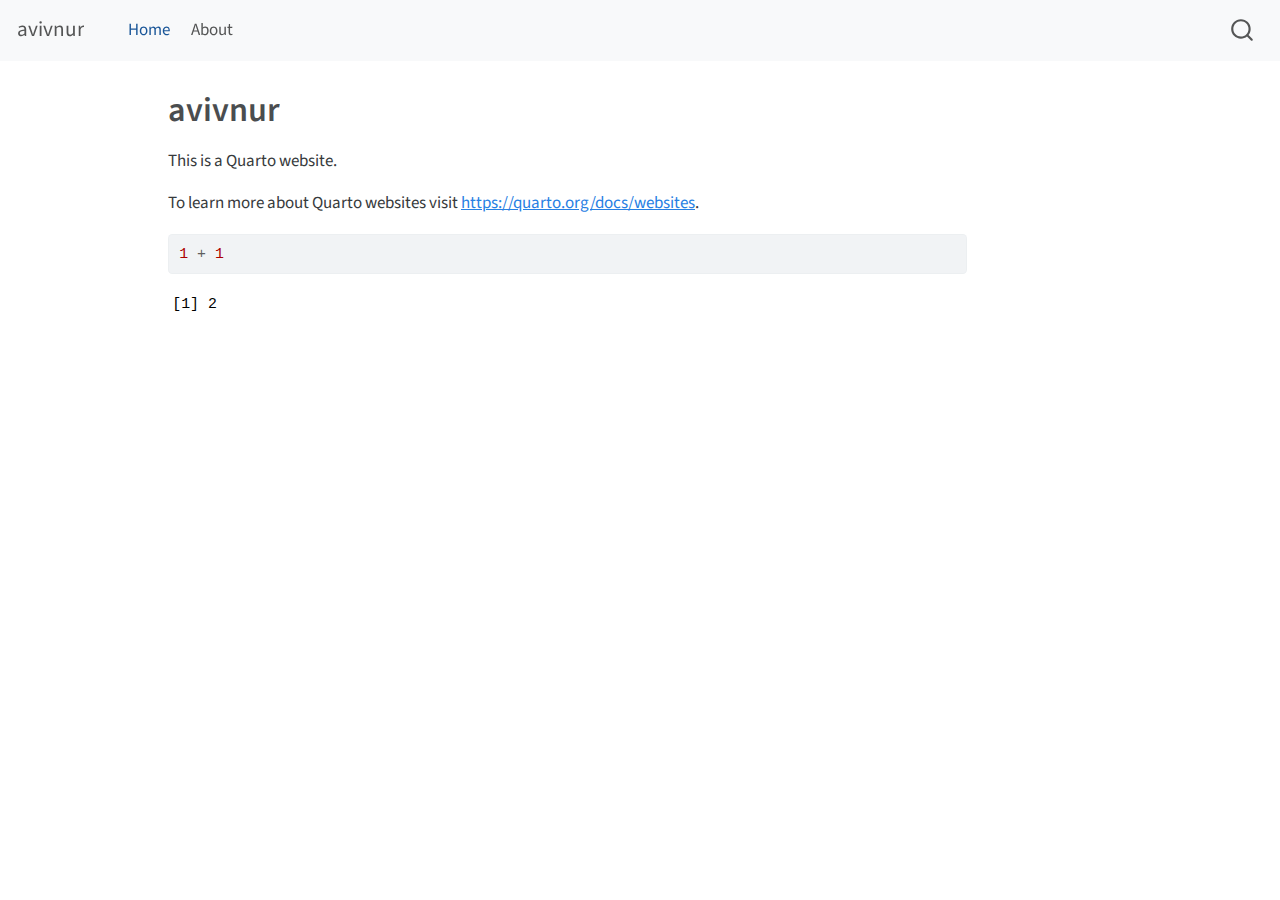
==== docs/index.html @ 67f26beb "my initial website" ====
<!DOCTYPE html>
<html xmlns="http://www.w3.org/1999/xhtml" lang="en" xml:lang="en"><head>

<meta charset="utf-8">
<meta name="generator" content="quarto-1.3.340">

<meta name="viewport" content="width=device-width, initial-scale=1.0, user-scalable=yes">


<title>avivnur</title>
<style>
code{white-space: pre-wrap;}
span.smallcaps{font-variant: small-caps;}
div.columns{display: flex; gap: min(4vw, 1.5em);}
div.column{flex: auto; overflow-x: auto;}
div.hanging-indent{margin-left: 1.5em; text-indent: -1.5em;}
ul.task-list{list-style: none;}
ul.task-list li input[type="checkbox"] {
  width: 0.8em;
  margin: 0 0.8em 0.2em -1em; /* quarto-specific, see https://github.com/quarto-dev/quarto-cli/issues/4556 */ 
  vertical-align: middle;
}
/* CSS for syntax highlighting */
pre > code.sourceCode { white-space: pre; position: relative; }
pre > code.sourceCode > span { display: inline-block; line-height: 1.25; }
pre > code.sourceCode > span:empty { height: 1.2em; }
.sourceCode { overflow: visible; }
code.sourceCode > span { color: inherit; text-decoration: inherit; }
div.sourceCode { margin: 1em 0; }
pre.sourceCode { margin: 0; }
@media screen {
div.sourceCode { overflow: auto; }
}
@media print {
pre > code.sourceCode { white-space: pre-wrap; }
pre > code.sourceCode > span { text-indent: -5em; padding-left: 5em; }
}
pre.numberSource code
  { counter-reset: source-line 0; }
pre.numberSource code > span
  { position: relative; left: -4em; counter-increment: source-line; }
pre.numberSource code > span > a:first-child::before
  { content: counter(source-line);
    position: relative; left: -1em; text-align: right; vertical-align: baseline;
    border: none; display: inline-block;
    -webkit-touch-callout: none; -webkit-user-select: none;
    -khtml-user-select: none; -moz-user-select: none;
    -ms-user-select: none; user-select: none;
    padding: 0 4px; width: 4em;
  }
pre.numberSource { margin-left: 3em;  padding-left: 4px; }
div.sourceCode
  {   }
@media screen {
pre > code.sourceCode > span > a:first-child::before { text-decoration: underline; }
}
</style>


<script src="site_libs/quarto-nav/quarto-nav.js"></script>
<script src="site_libs/quarto-nav/headroom.min.js"></script>
<script src="site_libs/clipboard/clipboard.min.js"></script>
<script src="site_libs/quarto-search/autocomplete.umd.js"></script>
<script src="site_libs/quarto-search/fuse.min.js"></script>
<script src="site_libs/quarto-search/quarto-search.js"></script>
<meta name="quarto:offset" content="./">
<script src="site_libs/quarto-html/quarto.js"></script>
<script src="site_libs/quarto-html/popper.min.js"></script>
<script src="site_libs/quarto-html/tippy.umd.min.js"></script>
<script src="site_libs/quarto-html/anchor.min.js"></script>
<link href="site_libs/quarto-html/tippy.css" rel="stylesheet">
<link href="site_libs/quarto-html/quarto-syntax-highlighting.css" rel="stylesheet" id="quarto-text-highlighting-styles">
<script src="site_libs/bootstrap/bootstrap.min.js"></script>
<link href="site_libs/bootstrap/bootstrap-icons.css" rel="stylesheet">
<link href="site_libs/bootstrap/bootstrap.min.css" rel="stylesheet" id="quarto-bootstrap" data-mode="light">
<script id="quarto-search-options" type="application/json">{
  "location": "navbar",
  "copy-button": false,
  "collapse-after": 3,
  "panel-placement": "end",
  "type": "overlay",
  "limit": 20,
  "language": {
    "search-no-results-text": "No results",
    "search-matching-documents-text": "matching documents",
    "search-copy-link-title": "Copy link to search",
    "search-hide-matches-text": "Hide additional matches",
    "search-more-match-text": "more match in this document",
    "search-more-matches-text": "more matches in this document",
    "search-clear-button-title": "Clear",
    "search-detached-cancel-button-title": "Cancel",
    "search-submit-button-title": "Submit"
  }
}</script>


<link rel="stylesheet" href="styles.css">
</head>

<body class="nav-fixed">

<div id="quarto-search-results"></div>
  <header id="quarto-header" class="headroom fixed-top">
    <nav class="navbar navbar-expand-lg navbar-dark ">
      <div class="navbar-container container-fluid">
      <div class="navbar-brand-container">
    <a class="navbar-brand" href="./index.html">
    <span class="navbar-title">avivnur</span>
    </a>
  </div>
            <div id="quarto-search" class="" title="Search"></div>
          <button class="navbar-toggler" type="button" data-bs-toggle="collapse" data-bs-target="#navbarCollapse" aria-controls="navbarCollapse" aria-expanded="false" aria-label="Toggle navigation" onclick="if (window.quartoToggleHeadroom) { window.quartoToggleHeadroom(); }">
  <span class="navbar-toggler-icon"></span>
</button>
          <div class="collapse navbar-collapse" id="navbarCollapse">
            <ul class="navbar-nav navbar-nav-scroll me-auto">
  <li class="nav-item">
    <a class="nav-link active" href="./index.html" rel="" target="" aria-current="page">
 <span class="menu-text">Home</span></a>
  </li>  
  <li class="nav-item">
    <a class="nav-link" href="./about.html" rel="" target="">
 <span class="menu-text">About</span></a>
  </li>  
</ul>
            <div class="quarto-navbar-tools ms-auto">
</div>
          </div> <!-- /navcollapse -->
      </div> <!-- /container-fluid -->
    </nav>
</header>
<!-- content -->
<div id="quarto-content" class="quarto-container page-columns page-rows-contents page-layout-article page-navbar">
<!-- sidebar -->
<!-- margin-sidebar -->
    <div id="quarto-margin-sidebar" class="sidebar margin-sidebar">
        
    </div>
<!-- main -->
<main class="content" id="quarto-document-content">

<header id="title-block-header" class="quarto-title-block default">
<div class="quarto-title">
<h1 class="title">avivnur</h1>
</div>



<div class="quarto-title-meta">

    
  
    
  </div>
  

</header>

<p>This is a Quarto website.</p>
<p>To learn more about Quarto websites visit <a href="https://quarto.org/docs/websites" class="uri">https://quarto.org/docs/websites</a>.</p>
<div class="cell">
<div class="sourceCode cell-code" id="cb1"><pre class="sourceCode r code-with-copy"><code class="sourceCode r"><span id="cb1-1"><a href="#cb1-1" aria-hidden="true" tabindex="-1"></a><span class="dv">1</span> <span class="sc">+</span> <span class="dv">1</span></span></code><button title="Copy to Clipboard" class="code-copy-button"><i class="bi"></i></button></pre></div>
<div class="cell-output cell-output-stdout">
<pre><code>[1] 2</code></pre>
</div>
</div>



</main> <!-- /main -->
<script id="quarto-html-after-body" type="application/javascript">
window.document.addEventListener("DOMContentLoaded", function (event) {
  const toggleBodyColorMode = (bsSheetEl) => {
    const mode = bsSheetEl.getAttribute("data-mode");
    const bodyEl = window.document.querySelector("body");
    if (mode === "dark") {
      bodyEl.classList.add("quarto-dark");
      bodyEl.classList.remove("quarto-light");
    } else {
      bodyEl.classList.add("quarto-light");
      bodyEl.classList.remove("quarto-dark");
    }
  }
  const toggleBodyColorPrimary = () => {
    const bsSheetEl = window.document.querySelector("link#quarto-bootstrap");
    if (bsSheetEl) {
      toggleBodyColorMode(bsSheetEl);
    }
  }
  toggleBodyColorPrimary();  
  const icon = "";
  const anchorJS = new window.AnchorJS();
  anchorJS.options = {
    placement: 'right',
    icon: icon
  };
  anchorJS.add('.anchored');
  const isCodeAnnotation = (el) => {
    for (const clz of el.classList) {
      if (clz.startsWith('code-annotation-')) {                     
        return true;
      }
    }
    return false;
  }
  const clipboard = new window.ClipboardJS('.code-copy-button', {
    text: function(trigger) {
      const codeEl = trigger.previousElementSibling.cloneNode(true);
      for (const childEl of codeEl.children) {
        if (isCodeAnnotation(childEl)) {
          childEl.remove();
        }
      }
      return codeEl.innerText;
    }
  });
  clipboard.on('success', function(e) {
    // button target
    const button = e.trigger;
    // don't keep focus
    button.blur();
    // flash "checked"
    button.classList.add('code-copy-button-checked');
    var currentTitle = button.getAttribute("title");
    button.setAttribute("title", "Copied!");
    let tooltip;
    if (window.bootstrap) {
      button.setAttribute("data-bs-toggle", "tooltip");
      button.setAttribute("data-bs-placement", "left");
      button.setAttribute("data-bs-title", "Copied!");
      tooltip = new bootstrap.Tooltip(button, 
        { trigger: "manual", 
          customClass: "code-copy-button-tooltip",
          offset: [0, -8]});
      tooltip.show();    
    }
    setTimeout(function() {
      if (tooltip) {
        tooltip.hide();
        button.removeAttribute("data-bs-title");
        button.removeAttribute("data-bs-toggle");
        button.removeAttribute("data-bs-placement");
      }
      button.setAttribute("title", currentTitle);
      button.classList.remove('code-copy-button-checked');
    }, 1000);
    // clear code selection
    e.clearSelection();
  });
  function tippyHover(el, contentFn) {
    const config = {
      allowHTML: true,
      content: contentFn,
      maxWidth: 500,
      delay: 100,
      arrow: false,
      appendTo: function(el) {
          return el.parentElement;
      },
      interactive: true,
      interactiveBorder: 10,
      theme: 'quarto',
      placement: 'bottom-start'
    };
    window.tippy(el, config); 
  }
  const noterefs = window.document.querySelectorAll('a[role="doc-noteref"]');
  for (var i=0; i<noterefs.length; i++) {
    const ref = noterefs[i];
    tippyHover(ref, function() {
      // use id or data attribute instead here
      let href = ref.getAttribute('data-footnote-href') || ref.getAttribute('href');
      try { href = new URL(href).hash; } catch {}
      const id = href.replace(/^#\/?/, "");
      const note = window.document.getElementById(id);
      return note.innerHTML;
    });
  }
      let selectedAnnoteEl;
      const selectorForAnnotation = ( cell, annotation) => {
        let cellAttr = 'data-code-cell="' + cell + '"';
        let lineAttr = 'data-code-annotation="' +  annotation + '"';
        const selector = 'span[' + cellAttr + '][' + lineAttr + ']';
        return selector;
      }
      const selectCodeLines = (annoteEl) => {
        const doc = window.document;
        const targetCell = annoteEl.getAttribute("data-target-cell");
        const targetAnnotation = annoteEl.getAttribute("data-target-annotation");
        const annoteSpan = window.document.querySelector(selectorForAnnotation(targetCell, targetAnnotation));
        const lines = annoteSpan.getAttribute("data-code-lines").split(",");
        const lineIds = lines.map((line) => {
          return targetCell + "-" + line;
        })
        let top = null;
        let height = null;
        let parent = null;
        if (lineIds.length > 0) {
            //compute the position of the single el (top and bottom and make a div)
            const el = window.document.getElementById(lineIds[0]);
            top = el.offsetTop;
            height = el.offsetHeight;
            parent = el.parentElement.parentElement;
          if (lineIds.length > 1) {
            const lastEl = window.document.getElementById(lineIds[lineIds.length - 1]);
            const bottom = lastEl.offsetTop + lastEl.offsetHeight;
            height = bottom - top;
          }
          if (top !== null && height !== null && parent !== null) {
            // cook up a div (if necessary) and position it 
            let div = window.document.getElementById("code-annotation-line-highlight");
            if (div === null) {
              div = window.document.createElement("div");
              div.setAttribute("id", "code-annotation-line-highlight");
              div.style.position = 'absolute';
              parent.appendChild(div);
            }
            div.style.top = top - 2 + "px";
            div.style.height = height + 4 + "px";
            let gutterDiv = window.document.getElementById("code-annotation-line-highlight-gutter");
            if (gutterDiv === null) {
              gutterDiv = window.document.createElement("div");
              gutterDiv.setAttribute("id", "code-annotation-line-highlight-gutter");
              gutterDiv.style.position = 'absolute';
              const codeCell = window.document.getElementById(targetCell);
              const gutter = codeCell.querySelector('.code-annotation-gutter');
              gutter.appendChild(gutterDiv);
            }
            gutterDiv.style.top = top - 2 + "px";
            gutterDiv.style.height = height + 4 + "px";
          }
          selectedAnnoteEl = annoteEl;
        }
      };
      const unselectCodeLines = () => {
        const elementsIds = ["code-annotation-line-highlight", "code-annotation-line-highlight-gutter"];
        elementsIds.forEach((elId) => {
          const div = window.document.getElementById(elId);
          if (div) {
            div.remove();
          }
        });
        selectedAnnoteEl = undefined;
      };
      // Attach click handler to the DT
      const annoteDls = window.document.querySelectorAll('dt[data-target-cell]');
      for (const annoteDlNode of annoteDls) {
        annoteDlNode.addEventListener('click', (event) => {
          const clickedEl = event.target;
          if (clickedEl !== selectedAnnoteEl) {
            unselectCodeLines();
            const activeEl = window.document.querySelector('dt[data-target-cell].code-annotation-active');
            if (activeEl) {
              activeEl.classList.remove('code-annotation-active');
            }
            selectCodeLines(clickedEl);
            clickedEl.classList.add('code-annotation-active');
          } else {
            // Unselect the line
            unselectCodeLines();
            clickedEl.classList.remove('code-annotation-active');
          }
        });
      }
  const findCites = (el) => {
    const parentEl = el.parentElement;
    if (parentEl) {
      const cites = parentEl.dataset.cites;
      if (cites) {
        return {
          el,
          cites: cites.split(' ')
        };
      } else {
        return findCites(el.parentElement)
      }
    } else {
      return undefined;
    }
  };
  var bibliorefs = window.document.querySelectorAll('a[role="doc-biblioref"]');
  for (var i=0; i<bibliorefs.length; i++) {
    const ref = bibliorefs[i];
    const citeInfo = findCites(ref);
    if (citeInfo) {
      tippyHover(citeInfo.el, function() {
        var popup = window.document.createElement('div');
        citeInfo.cites.forEach(function(cite) {
          var citeDiv = window.document.createElement('div');
          citeDiv.classList.add('hanging-indent');
          citeDiv.classList.add('csl-entry');
          var biblioDiv = window.document.getElementById('ref-' + cite);
          if (biblioDiv) {
            citeDiv.innerHTML = biblioDiv.innerHTML;
          }
          popup.appendChild(citeDiv);
        });
        return popup.innerHTML;
      });
    }
  }
});
</script>
</div> <!-- /content -->



</body></html>
---- docs/site_libs/quarto-html/tippy.css ----
.tippy-box[data-animation=fade][data-state=hidden]{opacity:0}[data-tippy-root]{max-width:calc(100vw - 10px)}.tippy-box{position:relative;background-color:#333;color:#fff;border-radius:4px;font-size:14px;line-height:1.4;white-space:normal;outline:0;transition-property:transform,visibility,opacity}.tippy-box[data-placement^=top]>.tippy-arrow{bottom:0}.tippy-box[data-placement^=top]>.tippy-arrow:before{bottom:-7px;left:0;border-width:8px 8px 0;border-top-color:initial;transform-origin:center top}.tippy-box[data-placement^=bottom]>.tippy-arrow{top:0}.tippy-box[data-placement^=bottom]>.tippy-arrow:before{top:-7px;left:0;border-width:0 8px 8px;border-bottom-color:initial;transform-origin:center bottom}.tippy-box[data-placement^=left]>.tippy-arrow{right:0}.tippy-box[data-placement^=left]>.tippy-arrow:before{border-width:8px 0 8px 8px;border-left-color:initial;right:-7px;transform-origin:center left}.tippy-box[data-placement^=right]>.tippy-arrow{left:0}.tippy-box[data-placement^=right]>.tippy-arrow:before{left:-7px;border-width:8px 8px 8px 0;border-right-color:initial;transform-origin:center right}.tippy-box[data-inertia][data-state=visible]{transition-timing-function:cubic-bezier(.54,1.5,.38,1.11)}.tippy-arrow{width:16px;height:16px;color:#333}.tippy-arrow:before{content:"";position:absolute;border-color:transparent;border-style:solid}.tippy-content{position:relative;padding:5px 9px;z-index:1}
---- docs/site_libs/quarto-html/quarto-syntax-highlighting.css ----
/* quarto syntax highlight colors */
:root {
  --quarto-hl-ot-color: #003B4F;
  --quarto-hl-at-color: #657422;
  --quarto-hl-ss-color: #20794D;
  --quarto-hl-an-color: #5E5E5E;
  --quarto-hl-fu-color: #4758AB;
  --quarto-hl-st-color: #20794D;
  --quarto-hl-cf-color: #003B4F;
  --quarto-hl-op-color: #5E5E5E;
  --quarto-hl-er-color: #AD0000;
  --quarto-hl-bn-color: #AD0000;
  --quarto-hl-al-color: #AD0000;
  --quarto-hl-va-color: #111111;
  --quarto-hl-bu-color: inherit;
  --quarto-hl-ex-color: inherit;
  --quarto-hl-pp-color: #AD0000;
  --quarto-hl-in-color: #5E5E5E;
  --quarto-hl-vs-color: #20794D;
  --quarto-hl-wa-color: #5E5E5E;
  --quarto-hl-do-color: #5E5E5E;
  --quarto-hl-im-color: #00769E;
  --quarto-hl-ch-color: #20794D;
  --quarto-hl-dt-color: #AD0000;
  --quarto-hl-fl-color: #AD0000;
  --quarto-hl-co-color: #5E5E5E;
  --quarto-hl-cv-color: #5E5E5E;
  --quarto-hl-cn-color: #8f5902;
  --quarto-hl-sc-color: #5E5E5E;
  --quarto-hl-dv-color: #AD0000;
  --quarto-hl-kw-color: #003B4F;
}

/* other quarto variables */
:root {
  --quarto-font-monospace: SFMono-Regular, Menlo, Monaco, Consolas, "Liberation Mono", "Courier New", monospace;
}

pre > code.sourceCode > span {
  color: #003B4F;
}

code span {
  color: #003B4F;
}

code.sourceCode > span {
  color: #003B4F;
}

div.sourceCode,
div.sourceCode pre.sourceCode {
  color: #003B4F;
}

code span.ot {
  color: #003B4F;
  font-style: inherit;
}

code span.at {
  color: #657422;
  font-style: inherit;
}

code span.ss {
  color: #20794D;
  font-style: inherit;
}

code span.an {
  color: #5E5E5E;
  font-style: inherit;
}

code span.fu {
  color: #4758AB;
  font-style: inherit;
}

code span.st {
  color: #20794D;
  font-style: inherit;
}

code span.cf {
  color: #003B4F;
  font-style: inherit;
}

code span.op {
  color: #5E5E5E;
  font-style: inherit;
}

code span.er {
  color: #AD0000;
  font-style: inherit;
}

code span.bn {
  color: #AD0000;
  font-style: inherit;
}

code span.al {
  color: #AD0000;
  font-style: inherit;
}

code span.va {
  color: #111111;
  font-style: inherit;
}

code span.bu {
  font-style: inherit;
}

code span.ex {
  font-style: inherit;
}

code span.pp {
  color: #AD0000;
  font-style: inherit;
}

code span.in {
  color: #5E5E5E;
  font-style: inherit;
}

code span.vs {
  color: #20794D;
  font-style: inherit;
}

code span.wa {
  color: #5E5E5E;
  font-style: italic;
}

code span.do {
  color: #5E5E5E;
  font-style: italic;
}

code span.im {
  color: #00769E;
  font-style: inherit;
}

code span.ch {
  color: #20794D;
  font-style: inherit;
}

code span.dt {
  color: #AD0000;
  font-style: inherit;
}

code span.fl {
  color: #AD0000;
  font-style: inherit;
}

code span.co {
  color: #5E5E5E;
  font-style: inherit;
}

code span.cv {
  color: #5E5E5E;
  font-style: italic;
}

code span.cn {
  color: #8f5902;
  font-style: inherit;
}

code span.sc {
  color: #5E5E5E;
  font-style: inherit;
}

code span.dv {
  color: #AD0000;
  font-style: inherit;
}

code span.kw {
  color: #003B4F;
  font-style: inherit;
}

.prevent-inlining {
  content: "</";
}

/*# sourceMappingURL=debc5d5d77c3f9108843748ff7464032.css.map */
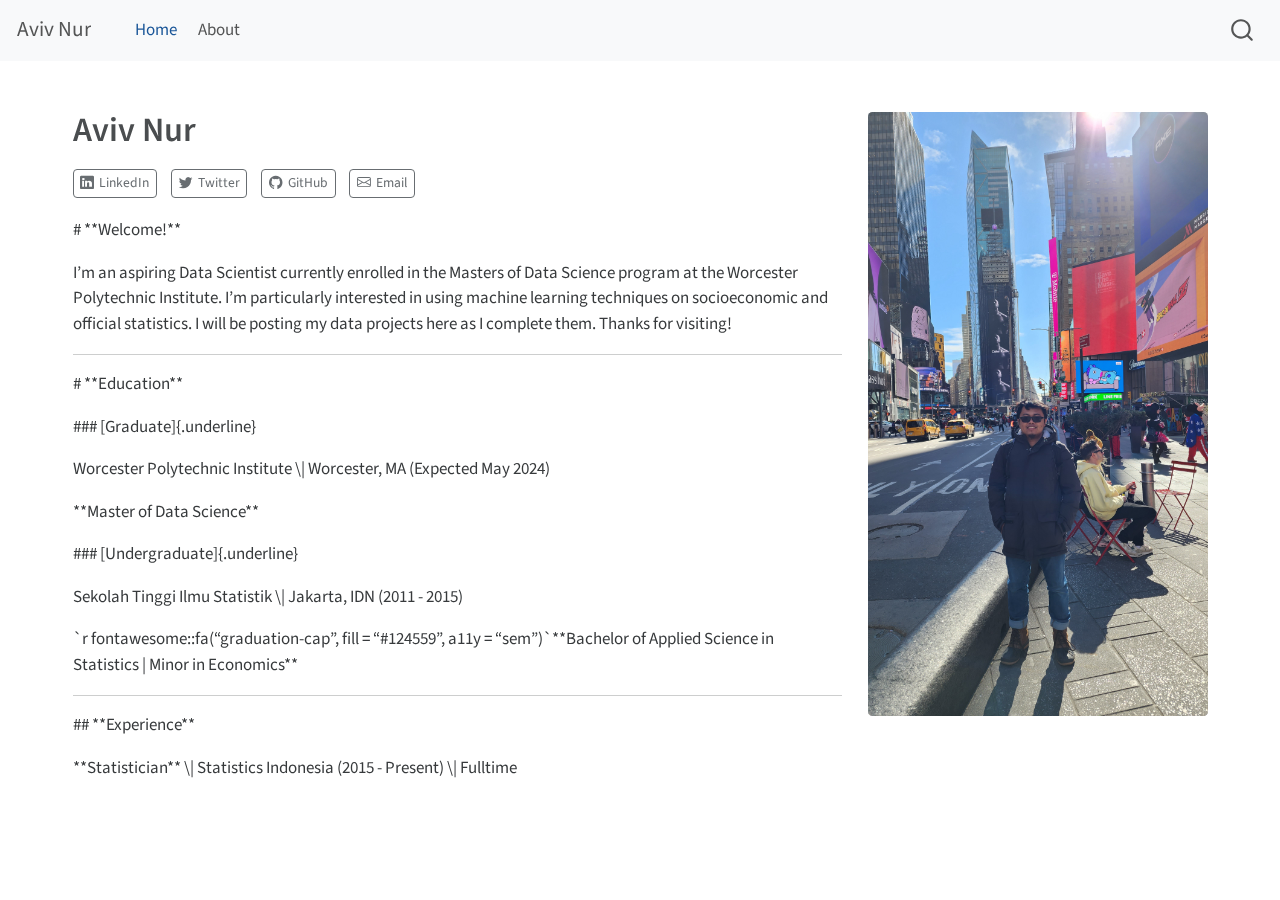
==== commit dc2f2da0: "add detaisl in homepage" ====
--- a/docs/index.html
+++ b/docs/index.html
@@ -7,7 +7,7 @@
 <meta name="viewport" content="width=device-width, initial-scale=1.0, user-scalable=yes">
 
 
-<title>avivnur</title>
+<title>Aviv Nur</title>
 <style>
 code{white-space: pre-wrap;}
 span.smallcaps{font-variant: small-caps;}
@@ -20,40 +20,6 @@
   margin: 0 0.8em 0.2em -1em; /* quarto-specific, see https://github.com/quarto-dev/quarto-cli/issues/4556 */ 
   vertical-align: middle;
 }
-/* CSS for syntax highlighting */
-pre > code.sourceCode { white-space: pre; position: relative; }
-pre > code.sourceCode > span { display: inline-block; line-height: 1.25; }
-pre > code.sourceCode > span:empty { height: 1.2em; }
-.sourceCode { overflow: visible; }
-code.sourceCode > span { color: inherit; text-decoration: inherit; }
-div.sourceCode { margin: 1em 0; }
-pre.sourceCode { margin: 0; }
-@media screen {
-div.sourceCode { overflow: auto; }
-}
-@media print {
-pre > code.sourceCode { white-space: pre-wrap; }
-pre > code.sourceCode > span { text-indent: -5em; padding-left: 5em; }
-}
-pre.numberSource code
-  { counter-reset: source-line 0; }
-pre.numberSource code > span
-  { position: relative; left: -4em; counter-increment: source-line; }
-pre.numberSource code > span > a:first-child::before
-  { content: counter(source-line);
-    position: relative; left: -1em; text-align: right; vertical-align: baseline;
-    border: none; display: inline-block;
-    -webkit-touch-callout: none; -webkit-user-select: none;
-    -khtml-user-select: none; -moz-user-select: none;
-    -ms-user-select: none; user-select: none;
-    padding: 0 4px; width: 4em;
-  }
-pre.numberSource { margin-left: 3em;  padding-left: 4px; }
-div.sourceCode
-  {   }
-@media screen {
-pre > code.sourceCode > span > a:first-child::before { text-decoration: underline; }
-}
 </style>
 
 
@@ -67,7 +33,6 @@
 <script src="site_libs/quarto-html/quarto.js"></script>
 <script src="site_libs/quarto-html/popper.min.js"></script>
 <script src="site_libs/quarto-html/tippy.umd.min.js"></script>
-<script src="site_libs/quarto-html/anchor.min.js"></script>
 <link href="site_libs/quarto-html/tippy.css" rel="stylesheet">
 <link href="site_libs/quarto-html/quarto-syntax-highlighting.css" rel="stylesheet" id="quarto-text-highlighting-styles">
 <script src="site_libs/bootstrap/bootstrap.min.js"></script>
@@ -105,7 +70,7 @@
       <div class="navbar-container container-fluid">
       <div class="navbar-brand-container">
     <a class="navbar-brand" href="./index.html">
-    <span class="navbar-title">avivnur</span>
+    <span class="navbar-title">Aviv Nur</span>
     </a>
   </div>
             <div id="quarto-search" class="" title="Search"></div>
@@ -130,44 +95,61 @@
     </nav>
 </header>
 <!-- content -->
-<div id="quarto-content" class="quarto-container page-columns page-rows-contents page-layout-article page-navbar">
+<div id="quarto-content" class="quarto-container page-columns page-rows-contents page-layout-full page-navbar">
 <!-- sidebar -->
 <!-- margin-sidebar -->
-    <div id="quarto-margin-sidebar" class="sidebar margin-sidebar">
-        
+    
+<!-- main -->
+<div class="quarto-about-solana column-page">
+  <div class="about-entity">
+    <div class="entity-contents">
+      <header id="title-block-header" class="quarto-title-block default">
+<div class="quarto-title">
+<h1 class="title">Aviv Nur</h1>
+</div>
+<div class="quarto-title-meta">
+  </div>
+</header> <div class="about-links">
+  <a href="https://www.linkedin.com/in/aviv-nur/" class="about-link" rel="" target="">
+    <i class="bi bi-linkedin"></i>
+     <span class="about-link-text">LinkedIn</span>
+  </a>
+  <a href="https://twitter.com/avivnur_" class="about-link" rel="" target="">
+    <i class="bi bi-twitter"></i>
+     <span class="about-link-text">Twitter</span>
+  </a>
+  <a href="https://github.com/avivnur" class="about-link" rel="" target="">
+    <i class="bi bi-github"></i>
+     <span class="about-link-text">GitHub</span>
+  </a>
+  <a href="mailto:aanur@wpi.edu" class="about-link" rel="" target="">
+    <i class="bi bi-envelope"></i>
+     <span class="about-link-text">Email</span>
+  </a>
+</div>
+      <div class="about-contents"><main class="content column-page" id="quarto-document-content">
+<p># **Welcome!**</p>
+<p>I’m an aspiring Data Scientist currently enrolled in the Masters of Data Science program at the Worcester Polytechnic Institute. I’m particularly interested in using machine learning techniques on socioeconomic and official statistics. I will be posting my data projects here as I complete them. Thanks for visiting!</p>
+<hr>
+<p># **Education**</p>
+<p>### [Graduate]{.underline}</p>
+<p>Worcester Polytechnic Institute \| Worcester, MA (Expected May 2024)</p>
+<p>**Master of Data Science**</p>
+<p>### [Undergraduate]{.underline}</p>
+<p>Sekolah Tinggi Ilmu Statistik \| Jakarta, IDN (2011 - 2015)</p>
+<p>`r fontawesome::fa(“graduation-cap”, fill = “#124559”, a11y = “sem”)`**Bachelor of Applied Science in Statistics | Minor in Economics**</p>
+<hr>
+<p>## **Experience**</p>
+<p>**Statistician** \| Statistics Indonesia (2015 - Present) \| Fulltime</p>
+
+
+</main></div>
     </div>
-<!-- main -->
-<main class="content" id="quarto-document-content">
-
-<header id="title-block-header" class="quarto-title-block default">
-<div class="quarto-title">
-<h1 class="title">avivnur</h1>
+    <img src="photos/avivnur.jpg" class="about-image
+  rounded " style="width: 20em;">
+  </div>
 </div>
-
-
-
-<div class="quarto-title-meta">
-
-    
-  
-    
-  </div>
-  
-
-</header>
-
-<p>This is a Quarto website.</p>
-<p>To learn more about Quarto websites visit <a href="https://quarto.org/docs/websites" class="uri">https://quarto.org/docs/websites</a>.</p>
-<div class="cell">
-<div class="sourceCode cell-code" id="cb1"><pre class="sourceCode r code-with-copy"><code class="sourceCode r"><span id="cb1-1"><a href="#cb1-1" aria-hidden="true" tabindex="-1"></a><span class="dv">1</span> <span class="sc">+</span> <span class="dv">1</span></span></code><button title="Copy to Clipboard" class="code-copy-button"><i class="bi"></i></button></pre></div>
-<div class="cell-output cell-output-stdout">
-<pre><code>[1] 2</code></pre>
-</div>
-</div>
-
-
-
-</main> <!-- /main -->
+ <!-- /main -->
 <script id="quarto-html-after-body" type="application/javascript">
 window.document.addEventListener("DOMContentLoaded", function (event) {
   const toggleBodyColorMode = (bsSheetEl) => {
@@ -188,13 +170,6 @@
     }
   }
   toggleBodyColorPrimary();  
-  const icon = "";
-  const anchorJS = new window.AnchorJS();
-  anchorJS.options = {
-    placement: 'right',
-    icon: icon
-  };
-  anchorJS.add('.anchored');
   const isCodeAnnotation = (el) => {
     for (const clz of el.classList) {
       if (clz.startsWith('code-annotation-')) {                     
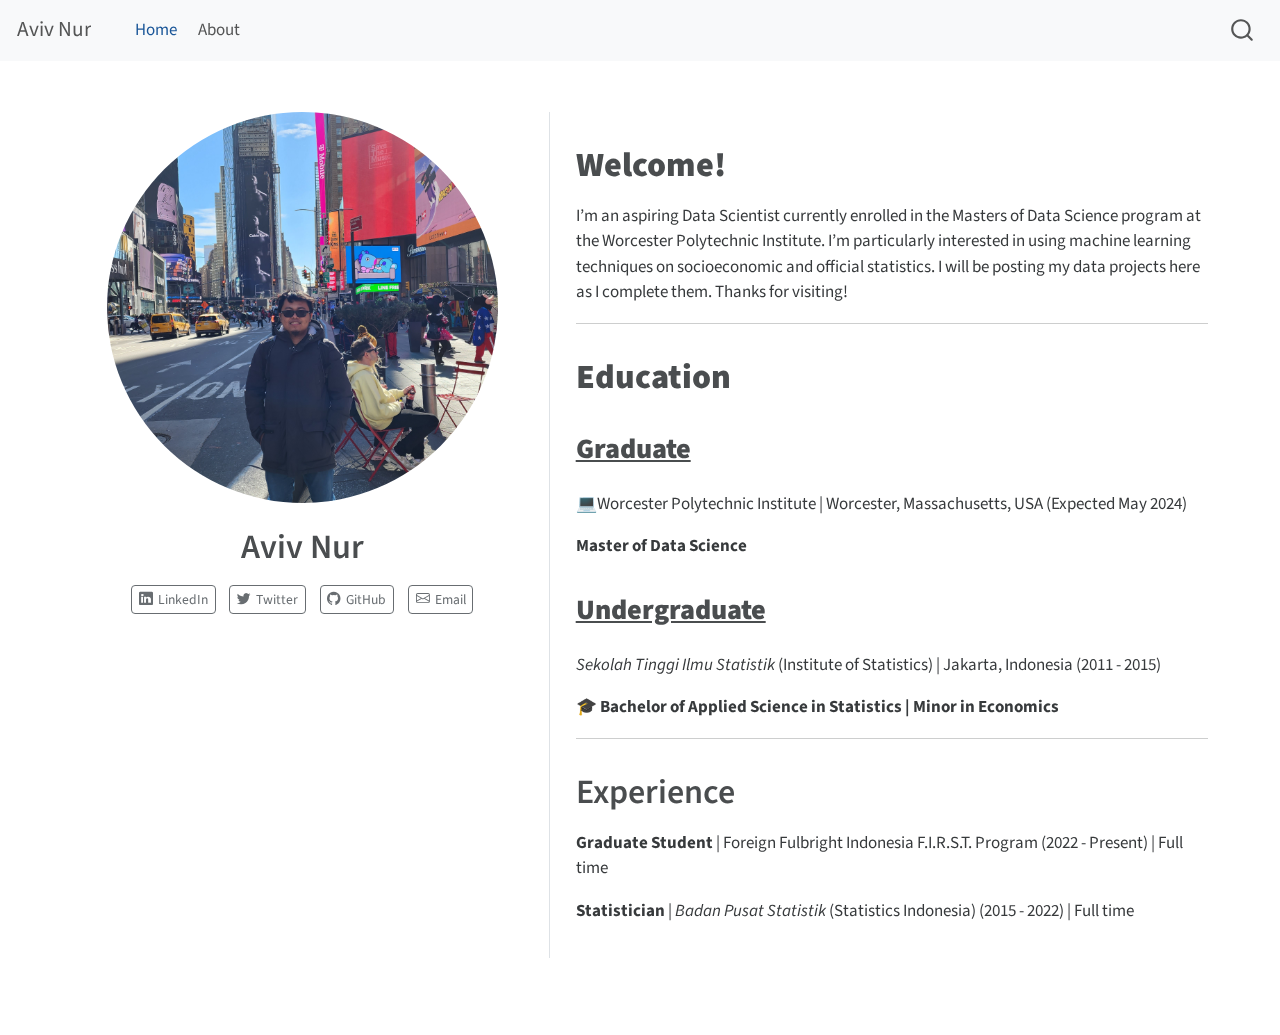
==== commit 4683ccbd: "change theme and add more detail and formatting" ====
--- a/docs/index.html
+++ b/docs/index.html
@@ -100,16 +100,18 @@
 <!-- margin-sidebar -->
     
 <!-- main -->
-<div class="quarto-about-solana column-page">
+<div class="quarto-about-trestles column-page">
   <div class="about-entity">
-    <div class="entity-contents">
-      <header id="title-block-header" class="quarto-title-block default">
+    <img src="photos/avivnur.jpg" class="about-image
+  round " style="height: 23em; width: 23em;">
+<header id="title-block-header" class="quarto-title-block default">
 <div class="quarto-title">
 <h1 class="title">Aviv Nur</h1>
 </div>
 <div class="quarto-title-meta">
   </div>
-</header> <div class="about-links">
+</header>
+    <div class="about-links">
   <a href="https://www.linkedin.com/in/aviv-nur/" class="about-link" rel="" target="">
     <i class="bi bi-linkedin"></i>
      <span class="about-link-text">LinkedIn</span>
@@ -127,27 +129,35 @@
      <span class="about-link-text">Email</span>
   </a>
 </div>
-      <div class="about-contents"><main class="content column-page" id="quarto-document-content">
-<p># **Welcome!**</p>
+  </div>
+  <div class="about-contents"><main class="content column-page" id="quarto-document-content">
+<section id="welcome" class="level1">
+<h1><strong>Welcome!</strong></h1>
 <p>I’m an aspiring Data Scientist currently enrolled in the Masters of Data Science program at the Worcester Polytechnic Institute. I’m particularly interested in using machine learning techniques on socioeconomic and official statistics. I will be posting my data projects here as I complete them. Thanks for visiting!</p>
 <hr>
-<p># **Education**</p>
-<p>### [Graduate]{.underline}</p>
-<p>Worcester Polytechnic Institute \| Worcester, MA (Expected May 2024)</p>
-<p>**Master of Data Science**</p>
-<p>### [Undergraduate]{.underline}</p>
-<p>Sekolah Tinggi Ilmu Statistik \| Jakarta, IDN (2011 - 2015)</p>
-<p>`r fontawesome::fa(“graduation-cap”, fill = “#124559”, a11y = “sem”)`**Bachelor of Applied Science in Statistics | Minor in Economics**</p>
+</section>
+<section id="education" class="level1">
+<h1><strong>Education</strong></h1>
+<section id="graduate" class="level2">
+<h2 data-anchor-id="graduate"><u><strong>Graduate</strong></u></h2>
+<p>💻Worcester Polytechnic Institute | Worcester, Massachusetts, USA (Expected May 2024)</p>
+<p><strong>Master of Data Science</strong></p>
+</section>
+<section id="undergraduate" class="level2">
+<h2 data-anchor-id="undergraduate"><u><strong>Undergraduate</strong></u></h2>
+<p><em>Sekolah Tinggi Ilmu Statistik</em> (Institute of Statistics) | Jakarta, Indonesia (2011 - 2015)</p>
+<p>🎓 <strong>Bachelor of Applied Science in Statistics | Minor in Economics</strong></p>
 <hr>
-<p>## **Experience**</p>
-<p>**Statistician** \| Statistics Indonesia (2015 - Present) \| Fulltime</p>
-
-
+</section>
+</section>
+<section id="experience" class="level1">
+<h1>Experience</h1>
+<p><strong>Graduate Student</strong> | Foreign Fulbright Indonesia F.I.R.S.T. Program (2022 - Present) | Full time</p>
+<p><strong>Statistician</strong> | <em>Badan Pusat Statistik</em> (Statistics Indonesia) (2015 - 2022) | Full time</p>
+
+
+</section>
 </main></div>
-    </div>
-    <img src="photos/avivnur.jpg" class="about-image
-  rounded " style="width: 20em;">
-  </div>
 </div>
  <!-- /main -->
 <script id="quarto-html-after-body" type="application/javascript">
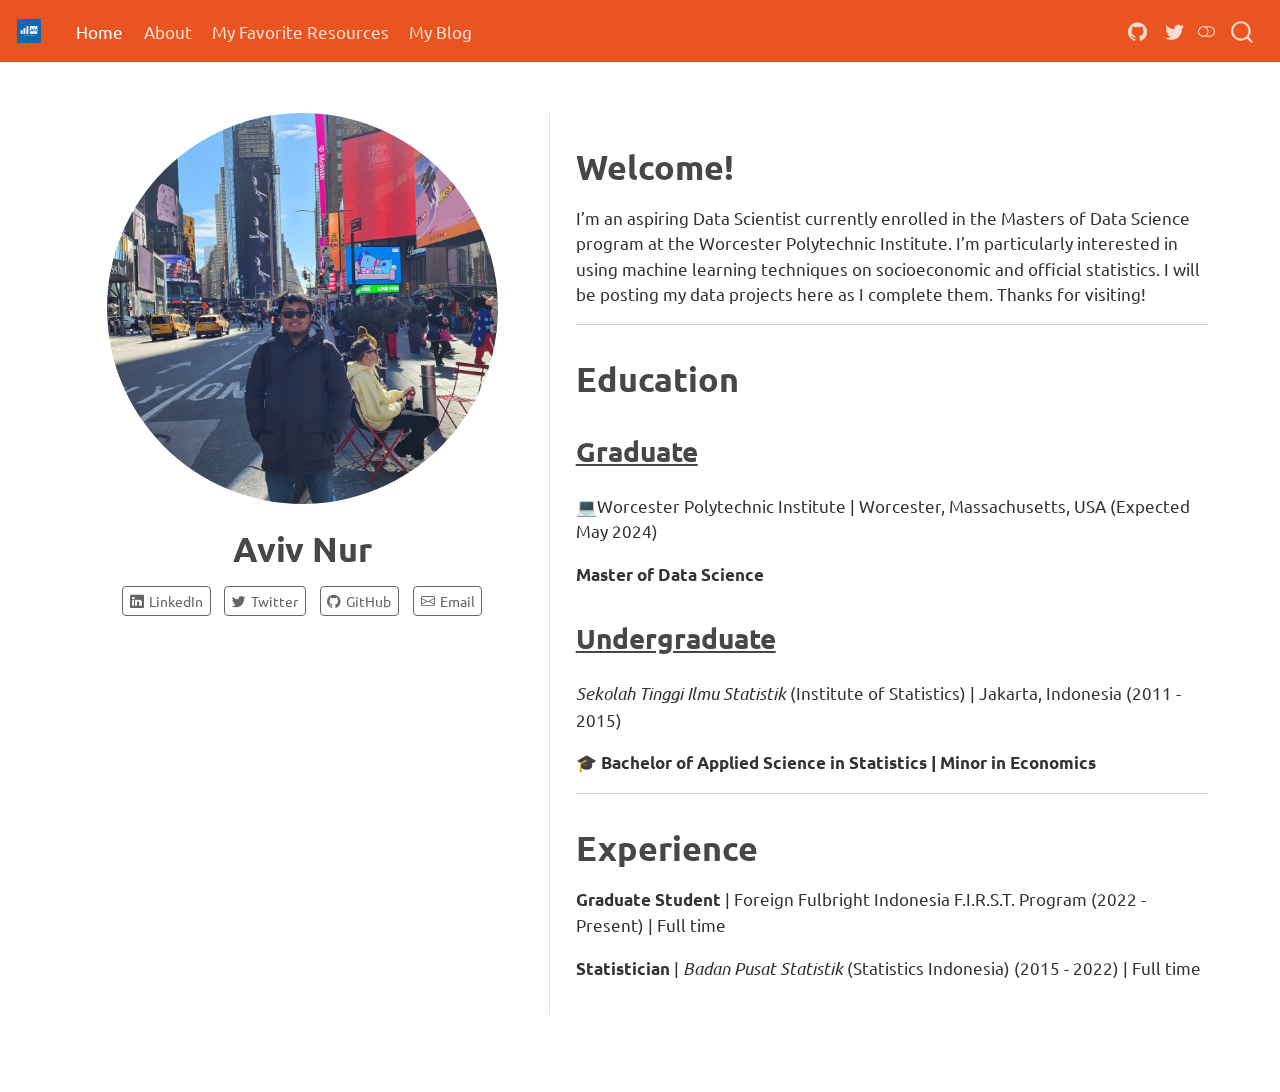
==== commit 33c1ff20: "change themes" ====
--- a/docs/index.html
+++ b/docs/index.html
@@ -30,14 +30,17 @@
 <script src="site_libs/quarto-search/fuse.min.js"></script>
 <script src="site_libs/quarto-search/quarto-search.js"></script>
 <meta name="quarto:offset" content="./">
+<link href="./photos/android-chrome-192x192.png" rel="icon" type="image/png">
 <script src="site_libs/quarto-html/quarto.js"></script>
 <script src="site_libs/quarto-html/popper.min.js"></script>
 <script src="site_libs/quarto-html/tippy.umd.min.js"></script>
 <link href="site_libs/quarto-html/tippy.css" rel="stylesheet">
-<link href="site_libs/quarto-html/quarto-syntax-highlighting.css" rel="stylesheet" id="quarto-text-highlighting-styles">
+<link href="site_libs/quarto-html/quarto-syntax-highlighting.css" rel="stylesheet" class="quarto-color-scheme" id="quarto-text-highlighting-styles">
+<link href="site_libs/quarto-html/quarto-syntax-highlighting-dark.css" rel="prefetch" class="quarto-color-scheme quarto-color-alternate" id="quarto-text-highlighting-styles">
 <script src="site_libs/bootstrap/bootstrap.min.js"></script>
 <link href="site_libs/bootstrap/bootstrap-icons.css" rel="stylesheet">
-<link href="site_libs/bootstrap/bootstrap.min.css" rel="stylesheet" id="quarto-bootstrap" data-mode="light">
+<link href="site_libs/bootstrap/bootstrap.min.css" rel="stylesheet" class="quarto-color-scheme" id="quarto-bootstrap" data-mode="light">
+<link href="site_libs/bootstrap/bootstrap-dark.min.css" rel="prefetch" class="quarto-color-scheme quarto-color-alternate" id="quarto-bootstrap" data-mode="dark">
 <script id="quarto-search-options" type="application/json">{
   "location": "navbar",
   "copy-button": false,
@@ -69,8 +72,8 @@
     <nav class="navbar navbar-expand-lg navbar-dark ">
       <div class="navbar-container container-fluid">
       <div class="navbar-brand-container">
-    <a class="navbar-brand" href="./index.html">
-    <span class="navbar-title">Aviv Nur</span>
+    <a href="./index.html" class="navbar-brand navbar-brand-logo">
+    <img src="./photos/Aviv Nur-logos.png" alt="A lifelong learner" class="navbar-logo">
     </a>
   </div>
             <div id="quarto-search" class="" title="Search"></div>
@@ -87,8 +90,29 @@
     <a class="nav-link" href="./about.html" rel="" target="">
  <span class="menu-text">About</span></a>
   </li>  
+  <li class="nav-item">
+    <a class="nav-link" href="./resources.html" rel="" target="">
+ <span class="menu-text">My Favorite Resources</span></a>
+  </li>  
+  <li class="nav-item">
+    <a class="nav-link" href="./posts.html" rel="" target="">
+ <span class="menu-text">My Blog</span></a>
+  </li>  
 </ul>
-            <div class="quarto-navbar-tools ms-auto">
+            <ul class="navbar-nav navbar-nav-scroll ms-auto">
+  <li class="nav-item compact">
+    <a class="nav-link" href="https://github.com/avivnur" rel="" target=""><i class="bi bi-github" role="img">
+</i> 
+ <span class="menu-text"></span></a>
+  </li>  
+  <li class="nav-item compact">
+    <a class="nav-link" href="https://twitter.com/avivnur_" rel="" target=""><i class="bi bi-twitter" role="img">
+</i> 
+ <span class="menu-text"></span></a>
+  </li>  
+</ul>
+            <div class="quarto-navbar-tools">
+  <a href="" class="quarto-color-scheme-toggle quarto-navigation-tool  px-1" onclick="window.quartoToggleColorScheme(); return false;" title="Toggle dark mode"><i class="bi"></i></a>
 </div>
           </div> <!-- /navcollapse -->
       </div> <!-- /container-fluid -->
@@ -180,6 +204,121 @@
     }
   }
   toggleBodyColorPrimary();  
+  const disableStylesheet = (stylesheets) => {
+    for (let i=0; i < stylesheets.length; i++) {
+      const stylesheet = stylesheets[i];
+      stylesheet.rel = 'prefetch';
+    }
+  }
+  const enableStylesheet = (stylesheets) => {
+    for (let i=0; i < stylesheets.length; i++) {
+      const stylesheet = stylesheets[i];
+      stylesheet.rel = 'stylesheet';
+    }
+  }
+  const manageTransitions = (selector, allowTransitions) => {
+    const els = window.document.querySelectorAll(selector);
+    for (let i=0; i < els.length; i++) {
+      const el = els[i];
+      if (allowTransitions) {
+        el.classList.remove('notransition');
+      } else {
+        el.classList.add('notransition');
+      }
+    }
+  }
+  const toggleColorMode = (alternate) => {
+    // Switch the stylesheets
+    const alternateStylesheets = window.document.querySelectorAll('link.quarto-color-scheme.quarto-color-alternate');
+    manageTransitions('#quarto-margin-sidebar .nav-link', false);
+    if (alternate) {
+      enableStylesheet(alternateStylesheets);
+      for (const sheetNode of alternateStylesheets) {
+        if (sheetNode.id === "quarto-bootstrap") {
+          toggleBodyColorMode(sheetNode);
+        }
+      }
+    } else {
+      disableStylesheet(alternateStylesheets);
+      toggleBodyColorPrimary();
+    }
+    manageTransitions('#quarto-margin-sidebar .nav-link', true);
+    // Switch the toggles
+    const toggles = window.document.querySelectorAll('.quarto-color-scheme-toggle');
+    for (let i=0; i < toggles.length; i++) {
+      const toggle = toggles[i];
+      if (toggle) {
+        if (alternate) {
+          toggle.classList.add("alternate");     
+        } else {
+          toggle.classList.remove("alternate");
+        }
+      }
+    }
+    // Hack to workaround the fact that safari doesn't
+    // properly recolor the scrollbar when toggling (#1455)
+    if (navigator.userAgent.indexOf('Safari') > 0 && navigator.userAgent.indexOf('Chrome') == -1) {
+      manageTransitions("body", false);
+      window.scrollTo(0, 1);
+      setTimeout(() => {
+        window.scrollTo(0, 0);
+        manageTransitions("body", true);
+      }, 40);  
+    }
+  }
+  const isFileUrl = () => { 
+    return window.location.protocol === 'file:';
+  }
+  const hasAlternateSentinel = () => {  
+    let styleSentinel = getColorSchemeSentinel();
+    if (styleSentinel !== null) {
+      return styleSentinel === "alternate";
+    } else {
+      return false;
+    }
+  }
+  const setStyleSentinel = (alternate) => {
+    const value = alternate ? "alternate" : "default";
+    if (!isFileUrl()) {
+      window.localStorage.setItem("quarto-color-scheme", value);
+    } else {
+      localAlternateSentinel = value;
+    }
+  }
+  const getColorSchemeSentinel = () => {
+    if (!isFileUrl()) {
+      const storageValue = window.localStorage.getItem("quarto-color-scheme");
+      return storageValue != null ? storageValue : localAlternateSentinel;
+    } else {
+      return localAlternateSentinel;
+    }
+  }
+  let localAlternateSentinel = 'default';
+  // Dark / light mode switch
+  window.quartoToggleColorScheme = () => {
+    // Read the current dark / light value 
+    let toAlternate = !hasAlternateSentinel();
+    toggleColorMode(toAlternate);
+    setStyleSentinel(toAlternate);
+  };
+  // Ensure there is a toggle, if there isn't float one in the top right
+  if (window.document.querySelector('.quarto-color-scheme-toggle') === null) {
+    const a = window.document.createElement('a');
+    a.classList.add('top-right');
+    a.classList.add('quarto-color-scheme-toggle');
+    a.href = "";
+    a.onclick = function() { try { window.quartoToggleColorScheme(); } catch {} return false; };
+    const i = window.document.createElement("i");
+    i.classList.add('bi');
+    a.appendChild(i);
+    window.document.body.appendChild(a);
+  }
+  // Switch to dark mode if need be
+  if (hasAlternateSentinel()) {
+    toggleColorMode(true);
+  } else {
+    toggleColorMode(false);
+  }
   const isCodeAnnotation = (el) => {
     for (const clz of el.classList) {
       if (clz.startsWith('code-annotation-')) {                     
--- a/docs/site_libs/quarto-html/quarto-syntax-highlighting-dark.css
+++ b/docs/site_libs/quarto-html/quarto-syntax-highlighting-dark.css
@@ -0,0 +1,189 @@
+/* quarto syntax highlight colors */
+:root {
+  --quarto-hl-al-color: #f07178;
+  --quarto-hl-an-color: #d4d0ab;
+  --quarto-hl-at-color: #00e0e0;
+  --quarto-hl-bn-color: #d4d0ab;
+  --quarto-hl-bu-color: #abe338;
+  --quarto-hl-ch-color: #abe338;
+  --quarto-hl-co-color: #f8f8f2;
+  --quarto-hl-cv-color: #ffd700;
+  --quarto-hl-cn-color: #ffd700;
+  --quarto-hl-cf-color: #ffa07a;
+  --quarto-hl-dt-color: #ffa07a;
+  --quarto-hl-dv-color: #d4d0ab;
+  --quarto-hl-do-color: #f8f8f2;
+  --quarto-hl-er-color: #f07178;
+  --quarto-hl-ex-color: #00e0e0;
+  --quarto-hl-fl-color: #d4d0ab;
+  --quarto-hl-fu-color: #ffa07a;
+  --quarto-hl-im-color: #abe338;
+  --quarto-hl-in-color: #d4d0ab;
+  --quarto-hl-kw-color: #ffa07a;
+  --quarto-hl-op-color: #ffa07a;
+  --quarto-hl-ot-color: #00e0e0;
+  --quarto-hl-pp-color: #dcc6e0;
+  --quarto-hl-re-color: #00e0e0;
+  --quarto-hl-sc-color: #abe338;
+  --quarto-hl-ss-color: #abe338;
+  --quarto-hl-st-color: #abe338;
+  --quarto-hl-va-color: #00e0e0;
+  --quarto-hl-vs-color: #abe338;
+  --quarto-hl-wa-color: #dcc6e0;
+}
+
+/* other quarto variables */
+:root {
+  --quarto-font-monospace: SFMono-Regular, Menlo, Monaco, Consolas, "Liberation Mono", "Courier New", monospace;
+}
+
+code span.al {
+  background-color: #2a0f15;
+  font-weight: bold;
+  color: #f07178;
+}
+
+code span.an {
+  color: #d4d0ab;
+}
+
+code span.at {
+  color: #00e0e0;
+}
+
+code span.bn {
+  color: #d4d0ab;
+}
+
+code span.bu {
+  color: #abe338;
+}
+
+code span.ch {
+  color: #abe338;
+}
+
+code span.co {
+  font-style: italic;
+  color: #f8f8f2;
+}
+
+code span.cv {
+  color: #ffd700;
+}
+
+code span.cn {
+  color: #ffd700;
+}
+
+code span.cf {
+  font-weight: bold;
+  color: #ffa07a;
+}
+
+code span.dt {
+  color: #ffa07a;
+}
+
+code span.dv {
+  color: #d4d0ab;
+}
+
+code span.do {
+  color: #f8f8f2;
+}
+
+code span.er {
+  color: #f07178;
+  text-decoration: underline;
+}
+
+code span.ex {
+  font-weight: bold;
+  color: #00e0e0;
+}
+
+code span.fl {
+  color: #d4d0ab;
+}
+
+code span.fu {
+  color: #ffa07a;
+}
+
+code span.im {
+  color: #abe338;
+}
+
+code span.in {
+  color: #d4d0ab;
+}
+
+code span.kw {
+  font-weight: bold;
+  color: #ffa07a;
+}
+
+pre > code.sourceCode > span {
+  color: #f8f8f2;
+}
+
+code span {
+  color: #f8f8f2;
+}
+
+code.sourceCode > span {
+  color: #f8f8f2;
+}
+
+div.sourceCode,
+div.sourceCode pre.sourceCode {
+  color: #f8f8f2;
+}
+
+code span.op {
+  color: #ffa07a;
+}
+
+code span.ot {
+  color: #00e0e0;
+}
+
+code span.pp {
+  color: #dcc6e0;
+}
+
+code span.re {
+  background-color: #f8f8f2;
+  color: #00e0e0;
+}
+
+code span.sc {
+  color: #abe338;
+}
+
+code span.ss {
+  color: #abe338;
+}
+
+code span.st {
+  color: #abe338;
+}
+
+code span.va {
+  color: #00e0e0;
+}
+
+code span.vs {
+  color: #abe338;
+}
+
+code span.wa {
+  color: #dcc6e0;
+}
+
+.prevent-inlining {
+  content: "</";
+}
+
+/*# sourceMappingURL=935a306eefa94366c21e1a970dddb765.css.map */
